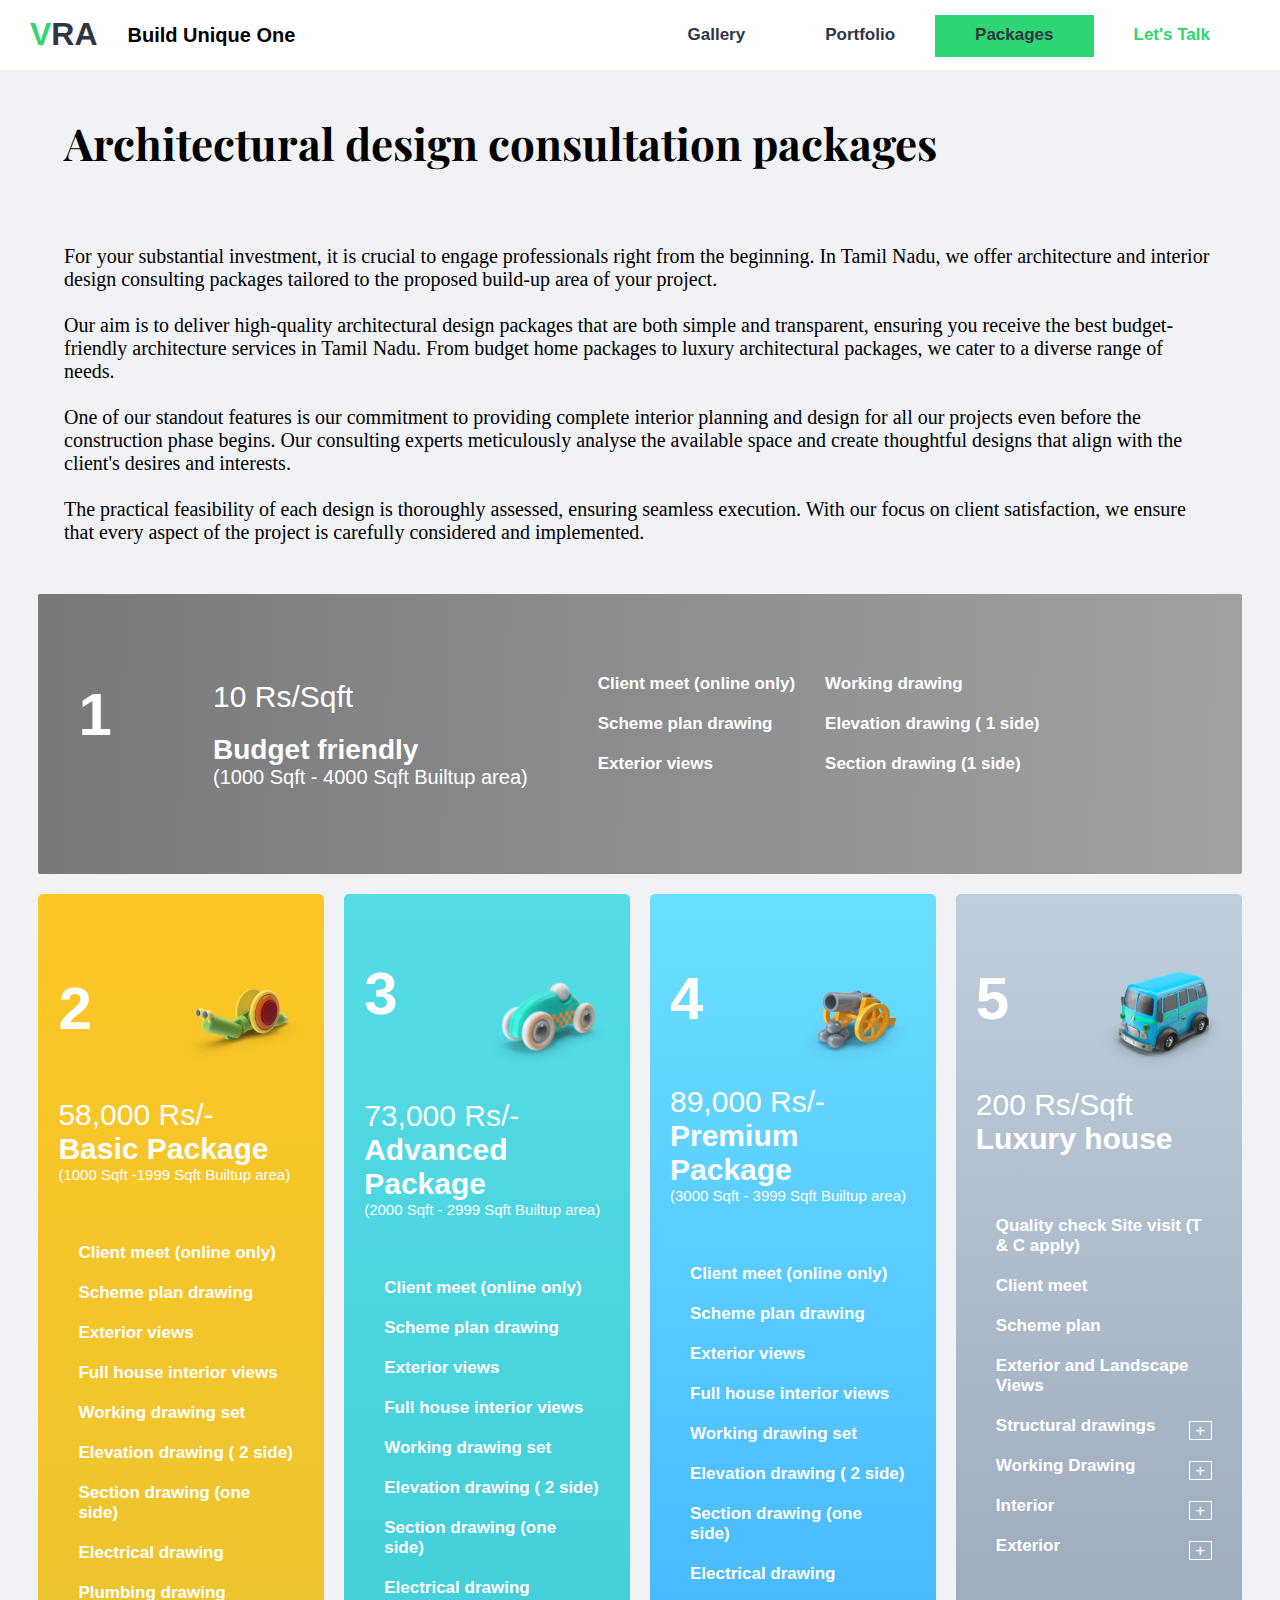
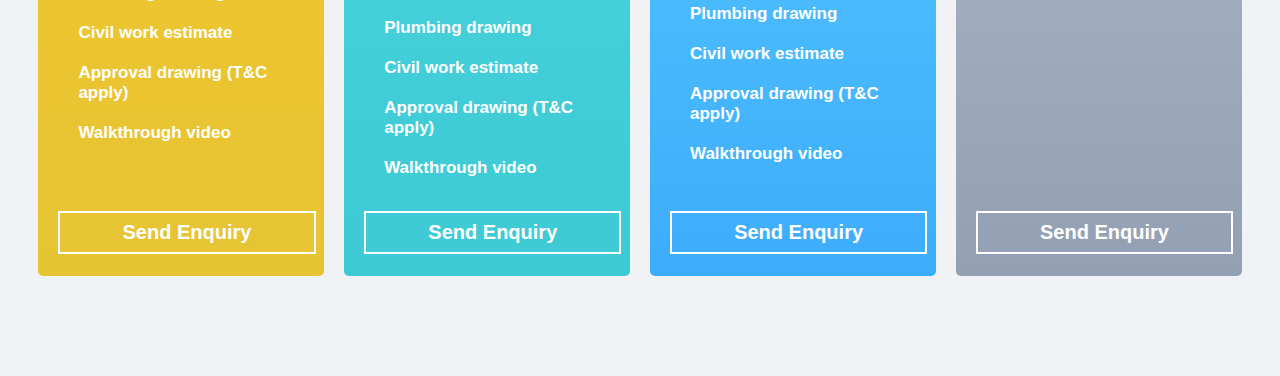
==== package.html @ 3e02d7b9 "Add files via upload" ====
<!DOCTYPE html>
<html>
    <head>
        <title>Packages</title>
        <meta name="viewport" content="width=device-width, initial-scale=1.0">
        <script src="https://kit.fontawesome.com/1df1b0320f.js" crossorigin="anonymous"></script>
        <link rel="preconnect" href="https://fonts.googleapis.com">
        <link rel="preconnect" href="https://fonts.gstatic.com" crossorigin>
        <link href="https://fonts.googleapis.com/css2?family=Montserrat:wght@300&family=Playfair+Display&display=swap" rel="stylesheet">
        <link rel="stylesheet" href="packagestyle.css">
        <link rel="icon" href="img/logo web.png">

    </head>
<body>
    <nav>
        <div class="logo">
            <a href="index.html"><h1><span>V</span>RA</h1></a>
            <h2>Build Unique One</h2>
        </div>
        <div class="menu">
            <img src="img/menu icon.png" class="menu-icon" onclick="togglemenu()">
            <ul id="menulist">
                <li><a class="active-home" href="interior.html">Gallery</a></li>
                <li><a class="active-home" href="https://drive.google.com/file/d/1ACtpHpweYrtbgxDDKWB9fLYvmNzTVHHj/view?usp=sharing" target="_blank">Portfolio</a></li>
                <li id="active-home"><a href="package.html" >Packages</a></li>
                <li><a href="index.html" id="active">Let's Talk</a></li>
            </ul>
        </div>
    </nav>
    <div class="container">
        <div class="title">
            <h1>Architectural design consultation packages</h1>
            <p>For your substantial investment, it is crucial to engage professionals right from the beginning. In Tamil Nadu, we offer architecture and interior design consulting packages tailored to the proposed build-up area of your project. 
                <br>
                <br>
            Our aim is to deliver high-quality architectural design packages that are both simple and transparent, ensuring you receive the best budget-friendly architecture services in Tamil Nadu. From budget home packages to luxury architectural packages, we cater to a diverse range of needs.
                <br>
                <br>
            One of our standout features is our commitment to providing complete interior planning and design for all our projects even before the construction phase begins. Our consulting experts meticulously analyse the available space and create thoughtful designs that align with the client's desires and interests. 
            <br>
            <br>
            The practical feasibility of each design is thoroughly assessed, ensuring seamless execution. With our focus on client satisfaction, we ensure that every aspect of the project is carefully considered and implemented.</p>
        </div>
        <div class="pack-1">
            
            <div class="head">
                <div class="div">
                    <h1>1</h1>
                </div>
                <div class="div">
                    <p>10 Rs/Sqft</p>
                    <h3>Budget friendly</h3>
                    <h2>(1000 Sqft - 4000 Sqft Builtup area)</h2>
                </div>
                
            </div>
            <div class="p-list">
            <ul>
                <div class="l-1">
                    <li><i class="fa-solid fa-check"></i>Client meet (online only)</li>
                <li><i class="fa-solid fa-check"></i>Scheme plan drawing</li>
                <li><i class="fa-solid fa-check"></i>Exterior views</li>
            </div>
                <div class="l-2">
                    <li><i class="fa-solid fa-check"></i>Working drawing</li>
                <li><i class="fa-solid fa-check"></i>Elevation drawing ( 1 side)</li>
                <li><i class="fa-solid fa-check"></i>Section drawing (1 side)</li>
            </div>
                
                
            </ul>
            </div>
            
        </div>
        <div class="package">
        
            <div class="package-1">
                <div class="imge">
                    <h1>2</h1>
                    <img src="icons/1.png" alt="toys">
                </div>
                <p>58,000 Rs/-</p>
                <h2>Basic Package</h2>
                <h3>(1000 Sqft -1999 Sqft Builtup area)</h3>
                <ul>
                    <li><i class="fa-solid fa-check"></i>Client meet (online only)</li>
                    <li><i class="fa-solid fa-check"></i>Scheme plan drawing</li>
                    <li><i class="fa-solid fa-check"></i>Exterior views</li>
                    <li><i class="fa-solid fa-check"></i>Full house interior views</li>
                    <li><i class="fa-solid fa-check"></i>Working drawing set</li>
                    <li><i class="fa-solid fa-check"></i>Elevation drawing ( 2 side)</li>
                    <li><i class="fa-solid fa-check"></i>Section drawing (one side)</li>
                    <li><i class="fa-solid fa-check"></i>Electrical drawing</li>
                    <li><i class="fa-solid fa-check"></i>Plumbing drawing</li>
                    <li><i class="fa-solid fa-check"></i>Civil work estimate</li>
                    <li><i class="fa-solid fa-check"></i>Approval drawing (T&C apply)</li>
                    <li><i class="fa-solid fa-check"></i>Walkthrough video</li>
                </ul>
               <a href="https://wa.me/917904811916?text=I am interested in basic package!" target="_blank"> <button class="toy-one"> Send  Enquiry</button></a>
            </div>
            <div class="package-2">
                <div class="imge">
                    <h1>3</h1>
                    <img src="icons/2.png" alt="toys">
                </div>
                <p>73,000 Rs/-</p>
                <h2>Advanced Package</h2>
                <h3>(2000 Sqft - 2999 Sqft  Builtup area)  </h3>
                <ul>
                    <li><i class="fa-solid fa-check"></i>Client meet (online only)</li>
                    <li><i class="fa-solid fa-check"></i>Scheme plan drawing</li>
                    <li><i class="fa-solid fa-check"></i>Exterior views</li>
                    <li><i class="fa-solid fa-check"></i>Full house interior views</li>
                    <li><i class="fa-solid fa-check"></i>Working drawing set</li>
                    <li><i class="fa-solid fa-check"></i>Elevation drawing ( 2 side)</li>
                    <li><i class="fa-solid fa-check"></i>Section drawing (one side)</li>
                    <li><i class="fa-solid fa-check"></i>Electrical drawing</li>
                    <li><i class="fa-solid fa-check"></i>Plumbing drawing</li>
                    <li><i class="fa-solid fa-check"></i>Civil work estimate</li>
                    <li><i class="fa-solid fa-check"></i>Approval drawing (T&C apply)</li>
                    <li><i class="fa-solid fa-check"></i>Walkthrough video</li>
                </ul>
                 <a href="https://wa.me/917904811916?text=I am interested in Advanced Package!" target="_blank"><button>Send  Enquiry</button></a>
            </div>
            <div class="package-3">
                <div class="imge">
                    <h1>4</h1>
                    <img src="icons/3.png" alt="toys">
                </div>
                <p>89,000 Rs/-</p>
                <h2>Premium Package</h2>
                <h3>(3000 Sqft - 3999 Sqft  
                    Builtup area)</h3>
                <ul>
                    <li><i class="fa-solid fa-check"></i>Client meet (online only)</li>
                    <li><i class="fa-solid fa-check"></i>Scheme plan drawing</li>
                    <li><i class="fa-solid fa-check"></i>Exterior views</li>
                    <li><i class="fa-solid fa-check"></i>Full house interior views</li>
                    <li><i class="fa-solid fa-check"></i>Working drawing set</li>
                    <li><i class="fa-solid fa-check"></i>Elevation drawing ( 2 side)</li>
                    <li><i class="fa-solid fa-check"></i>Section drawing (one side)</li>
                    <li><i class="fa-solid fa-check"></i>Electrical drawing</li>
                    <li><i class="fa-solid fa-check"></i>Plumbing drawing</li>
                    <li><i class="fa-solid fa-check"></i>Civil work estimate</li>
                    <li><i class="fa-solid fa-check"></i>Approval drawing (T&C apply)</li>
                    <li><i class="fa-solid fa-check"></i>Walkthrough video</li>
                </ul>
                <a href="https://wa.me/917904811916?text=I am interested in Premium Package!" target="_blank"><button> Send  Enquiry</button></a>
            </div>
            <div class="package-4">
                <div class="imge">
                    <h1>5</h1>
                    <img src="icons/4.png" alt="toys">
                </div>
                <p>200 Rs/Sqft</p>
                <h2>Luxury house</h2>
                <h3></h3>
                <ul>
                    <li><i class="fa-solid fa-check"></i><h5>Quality check Site visit (T & C apply)</h5></li>
                    <li><i class="fa-solid fa-check"></i>Client meet</li>
                    <li><i class="fa-solid fa-check"></i>Scheme plan</li>
                    <li><i class="fa-solid fa-check"></i>Exterior and Landscape Views</li>
                    <div class="accordion">
                        <div class="accordion-item">
                            
                          <a><i class="fa-solid fa-check"></i><h5>Structural drawings</h5></a>
                          <div class="content">
                            <p>Marking centreline drawing
                                <br>
                                Footing layout & Details
                                <br>
                                Column cross sections
                                <br>
                                Plinth beam Layout
                                <br>
                                Plinth beam cross section detail
                                <br>
                                Plinth beam
                                <br>
                                Lintel and Sunshade layout 
                                <br>
                                Beam Layout Cross Section Details 
                                <br>
                                Beam Longitudinal Section Details
                                <br>
                                Roof Slab Layout
                                <br>
                                Roof Slab Typical Cross Section Detail 
                                <br>
                                Staircase Detail
                                <br>
                                Water Tank Cross Section Details
                                <br>
                                Septic Tank Cross Section Detail
                                <br>
                                Working Drawings
                                <br>
                                Working Drawing Plan 
                                <br>
                                Elevation Drawing(4 Side)
                                <br>
                                Section Drawing(Three)
                                <br>
                                Joinery Layout & Details 
                                <br>
                                Plumbing Layout 
                                <br>
                                Plumbing Pit Detail & Location Layout</p>
                          </div>
                        </div>
                        <div class="accordion-item">
                          <a><i class="fa-solid fa-check"></i>Working Drawing</a>
                          <div class="content">
                            <p>Gate Detail Drawing
                                <br>
                                Compound wall Detail Drawing
                                <br>
                                Civil work Estimate
                                <br>
                                Supervision
                                <br>
                                Brick work drawings
                                <br>
                                Joinery details.</p>
                          </div>
                        </div>
                        <div class="accordion-item">
                          <a><i class="fa-solid fa-check"></i>Interior</a>
                          <div class="content">
                            <p>Interior layout
                                <br>
                                Interior views
                                <br>
                                Electrical drawing
                                <br>
                                Plumbing drawing
                                <br>
                                False ceiling layout
                                <br>
                                Flooring layout
                                <br>
                                Paint layout
                                <br>
                                Interior BOQ & estimate
                                <br>
                                Supervision.</p>
                          </div>
                        </div>
                        <div class="accordion-item">
                          <a><i class="fa-solid fa-check"></i>Exterior</a>
                          <div class="content">
                            <p>Elevational detail drawings
                                <br>
                                All side elevation views
                                <br>
                                Material specifications.</p>
                          </div>
                        </div>
                      </div>
                      
                </ul>
                <a href="https://wa.me/917904811916?text=I am interested in Luxury house!" target="_blank"><button class="toy-button">Send  Enquiry</button></a>
            </div>
        </div>
           
    </div>


    <script>
        var menuList=document.getElementById("menulist");
    menuList.style.maxHeight="0px";
    function togglemenu(){
        if(menuList.style.maxHeight =="0px")
            {
             menuList.style.maxHeight="400px";
            }
        else
            {
                menuList.style.maxHeight="0px";1
            }
    
        }
</script>
<script>
    
const items = document.querySelectorAll(".accordion a");

function toggleAccordion(){
  this.classList.toggle('active');
  this.nextElementSibling.classList.toggle('active');
}

items.forEach(item => item.addEventListener('click', toggleAccordion));
</script>
</body>
</html>
---- packagestyle.css ----
*{
    margin: 0;
    padding: 0;
    font-family: 'Poppins', sans-serif;
    box-sizing: border-box;
    list-style: none;
    text-decoration: none;
}


@import url('https://fonts.googleapis.com/css?family=Hind:300,400');

::-webkit-scrollbar{
    width:0px;
}

nav{
    position: sticky;
    top: 0;
    z-index: 2;
    background-color: #ffffff;
    padding: 10px 30px;
    display: flex;
    justify-content: space-between;
    align-items: center;
    box-sizing: border-box;
    
}
.logo{
    display: flex;
    

}
.logo h1{
    font-size: 40px;
    font-style: normal;
    font-weight: 800;
    font-size: 32px;
    line-height: 48px;
    color: #2F3542;
}
span{
    color: #2ED573;
    
}
.logo h2{
    font-weight: 600;
    font-size: 20px;
    line-height: 30px;
    align-items: center;
    padding: 10px 30px;
}

/*menu list*/
.menu-icon{
    width: 40px;
    display: none;
}
.menu ul{
    display: flex;
    margin-top: -20px;
    
}
.menu ul li{
    list-style: none;
    padding: 10px ;
}
.menu ul li a{
    text-decoration: none;
    padding: 0 30px;
    color: #2F3542;
    transition: 0.5s;
}

#active{
    color: #2ED573;
}
#active-home{
    background-color: #2ED573;
    height: 42px;
}
.active-home:hover{
    color: #2ED573;
}

img{
    width: 50%;
}
h1{
    font-size: 60px;
}

.container{
    width: 100%;
    background-color: #F1F2F6;
    height: 100%;
    align-items: center;
    justify-content: center;
    z-index: 2;
}
.title h1{
    font-family: 'Playfair Display';
    font-style: normal;
    font-weight: 700;
    font-size: 44px;
    line-height: 85px;
    text-align: left;
    padding: 30px 5%;

}
.imge{
    display: flex;
    justify-content: space-between;
    padding: 20px 0;
}
.pack-1{
    background: linear-gradient(91.37deg, rgba(0, 0, 0, 0.5) 0%, rgba(82, 82, 82, 0.5) 100.11%);
    border-radius: 2px;
    margin: 20px 3%;
    padding: 20px 40px;
    display: flex;
    flex-wrap: wrap;
    justify-content: space-around;
    color: white;
}
.head{
    display: flex;
    justify-content: space-between;
    margin: auto 0;
    flex-wrap: wrap;
    flex-basis: 40%;
}
.head h1{
    /* padding-right: 2em; */
}
.head p{
    padding-bottom: 20px;
}
.head h2{
    font-size: 20px;
    font-weight: 400;
}
.p-list{
    padding: 50px;
    flex-basis: 60%;

}
.p-list ul{
    flex-wrap: wrap;
    display: flex;
    color: white;
}

.package{
    display: grid;
    grid-template-columns: repeat(auto-fit, minmax(250px, 1fr));
    grid-gap: 20px;
    color: #fff;
    position: relative;
    padding: 0 3% 100px 3%;    
}
.package-1 .imge{
    padding: 30px 0;
}
.package-1{
    padding: 50px 20px;
    background: linear-gradient(180deg, #FDC624 0%, #E6C434 99.36%);
    border-radius: 5px;
    width: 100%;

}
.package-2{
    padding: 45px 20px;
    background: linear-gradient(180deg, #55DCE7 0%, #3DCAD4 100%);
    border-radius: 5px;
    width: 100%;
    height: 100%;
}
.package-3{
    padding: 50px 20px;
    background: linear-gradient(180deg, #6BDFFF 0%, #3DACFC 100%);
    border-radius: 5px;
    width: 100%;
    height: 100%;
}
.package-3 h6{
    width: 100%;
    text-align: center;
    font-size: 20px;
    background-color: #00000017;
    margin-top: -30px;
}
.package-4{
    padding: 50px 20px;
    background: linear-gradient(180deg, #BFCEDC 0%, #939FB3 100%);
    border-radius: 5px;
    flex-basis: 10%;
    width: 100%;
    height: 100%;
    grid-template-columns: repeat(auto-fit, minmax(250px, 1fr));

}

.package h2{
    font-size: 30px;
}
.package h3{
    font-size: 15px;
    font-weight: 400;
    padding-bottom: 50px;

}
.package-1, .package-2, .package-3, .package-4{
    height: 100%;    
    position: relative;
}
ul{
    padding-bottom: 20px;
}
ul li{
    display: flex;
    padding: 10px;
    font-size: 17px;
    font-weight: 600;
}
h5{
    font-size: 17px;
    font-weight: 600;
}
.accordion a h5{
    width: 74%;
}
button a{
    color: #fff;
}
button{
    position: absolute;
    margin-top: 100px;
    background-color: transparent;
    border: 2px solid #fff;
    padding: 8px;
    display:flex ;
    color: #fff;
    font-size: 20px;
    font-weight: 800;
    width: 90%;
    text-align: center;
    align-items:center ;
    justify-content: center;
    bottom: 22px;
    cursor: pointer;

}
.fa-solid{
    padding-right: 10px;
    padding-top: 3px;
}

.title p{
    font-family: 'Poppins'; 
    font-style: normal;
    font-weight: 400;
    font-size: 20px;
    text-align: left;
    padding: 30px 5%;

}
p{
    font-size: 30px;
}
h4{
    font-family: 'Poppins';
    font-style: normal;
    font-weight: 400;
    font-size: 20px;
    line-height: 35px;
    width: 80%;
    margin-left: 100px;
    padding: 30px 0;
}
.toy-one{
    margin-top: 133px;
}


h3 {
    font-size: 1.75rem;
    color: #ffffff;
    margin: 0;
  }


  .accordion{
    height: 400px;
    overflow-y: scroll;
  }
  .accordion::-webkit-scrollbar{
    width: 5px;
    background-color: #2ed57400;
  }
  .accordion::-webkit-scrollbar-thumb{
    width: 5px;
    background-color: #434343d5;
    border-radius: 5px;
  }
  .accordion a {
    position: relative;
    display: flex;
    padding: 10px;
    color: #ffffff;
    font-size: 17px;
    font-weight: 600;
  }
  .accordion a::after {
    top: 15px;
    content: '\002B';
    position: absolute;
    float: right;
    right:10px;
    font-weight: 300;
    line-height: 17px;
    font-size: 17px;
    color: #ffffff;
    padding: 0px 5.5px;
    -webkit-border-radius: 50%;
    -moz-border-radius: 50%;
    border-radius: 0px;
    border: 1px solid white;
    text-align: center;
    justify-content: center;
    display: flex;
  }
  .accordion a.active::after {
    padding: 0 6px;
    font-size: 17px;
    font-weight: 400;
    content: '\002D';
    color: #ffffff;
  }
  .accordion .content {
    opacity: 0;
    padding: 0 1rem ;
    padding-left: 15%;
    max-height: 0;
    overflow: hidden;
    clear: both;
    -webkit-transition: all 0.2s ease 0.15s;
    -o-transition: all 0.2s ease 0.15s;
    transition: all 0.2s ease 0.15s;
  }
  .accordion .content p {
    font-size: 1rem;
    font-weight: 300;
    line-height: 27px;
    padding: 0;
  }
  .accordion .content.active {
    opacity: 1;
    padding: 1rem;
    padding-left: 15%;
    max-height: 100%;
    -webkit-transition: all 0.35s ease 0.15s;
    -o-transition: all 0.35s ease 0.15s;
    transition: all 0.35s ease 0.15s;
  }

@media  (max-width:1007px) {

    /*nav menu*/
    

    .menu ul{
        width:100%;
        background:linear-gradient(#2F3542,#2F3542);
        position:absolute;
        top:67px;
        right:0;
        z-index: 2;
        margin-top: 1px;
    }
    #menuList{
        z-index: 2;
    }
    .menu ul{
        display: block;
        padding: 0;
    }
    .menu ul li{
        margin-top: 20px;
        margin-bottom: 10px;
    }
    .menu ul li a{
        color: white;
        z-index: 2;
        font-size: 20px;

    }
    .menu-icon{
        width: 40px;
        display: flex;
    }
    #active-home{
        background-color: #2ED573;
        height: 70px;
    }
    .logo h1{
        font-style: normal;
        font-weight: 800;
        font-size: 25px;
        line-height: 48px;
        color: #2F3542;
    }
    .logo h2{
        font-weight: 600;
        font-size: 15px;
        line-height: 30px;
        align-items: center;
        padding: 10px 10px;
    }
    #menulist{
        overflow:hidden;
        transition:0.5s;
    }
    p{  
        font-size: 15px;
        text-align: left;
        margin-left: 0;
    
    }
    .package{
        display: grid;
        grid-template-columns: repeat(auto-fit, minmax(250px, 1fr));
        grid-gap: 20px;
        color: #fff;
        position: relative;
        padding: 0 5%;    
    }
   
    ul li{
        padding: 10px;
        font-weight: 600;
        font-size: 15px;
    }
    .package-3 h6{
        width: 100%;
        text-align: center;
        font-size: 40px;
        background-color: #00000017;
        margin-top: -30px;
    }
    h4{
        font-family: 'Poppins';
        font-style: normal;
        font-weight: 400;
        font-size: 15px;
        line-height: normal;
        width: 100%;
        padding: 30px 10%;
        margin: 0;
    }
   
    .package-1, .package-2, .package-3, .package-4{
        height: 100%;
        width: 100%;
        
    }
    .container{
        width: 100%;
        background-color: #F1F2F6;
        height: 100%;
        align-items: center;
        justify-content: center;
        z-index: -2;
    }
    button{
        background-color: transparent;
        border: 2px solid #fff;
        padding: 8px;
        display:flex ;
        color: #fff;
        font-weight: 800;
        width: 90%;
        text-align: center;
        align-items:center ;
        justify-content: center;
    }
    button a{
        font-size: 18px;
    } 
    .toy-button{
        margin-top: 677px;
    }
    .toy-one{
        margin-top: 291px;
    }
    .imge h1{
        font-size: 50px;
    }
    .package-3 h6{
        font-size: 20px;
    }
    .title h1{
        line-height: normal;
        font-size: 30px;
    }
    .title p{
        font-size: 15px;
    }
    .accordion a::after {
        top: 15px;
        content: '\002B';
        position: absolute;
        float: right;
        right:10px;
        font-weight: 300;
        line-height: 17px;
        font-size: 17px;
        color: #ffffff;
        padding: 0px 5.5px;
        -webkit-border-radius: 50%;
        -moz-border-radius: 50%;
        border-radius: 0px;
        border: 1px solid white;
        text-align: center;
        width: 10px;
        justify-content: center;
        display: flex;
      }
      .accordion a.active::after {
        padding: 0 6px;
        font-size: 25px;
        font-weight: 400;
        width: 9px;
        content: '\002D';
        color: #ffffff;
      }
      .head{
        flex-basis: 100%;
        padding-bottom: 30px;
      }
      .p-list{
        flex-basis: 100%;
        padding: 0;
      }
      .pack-1{
        padding: 20px;
        margin: 20px 5%;
      }
}
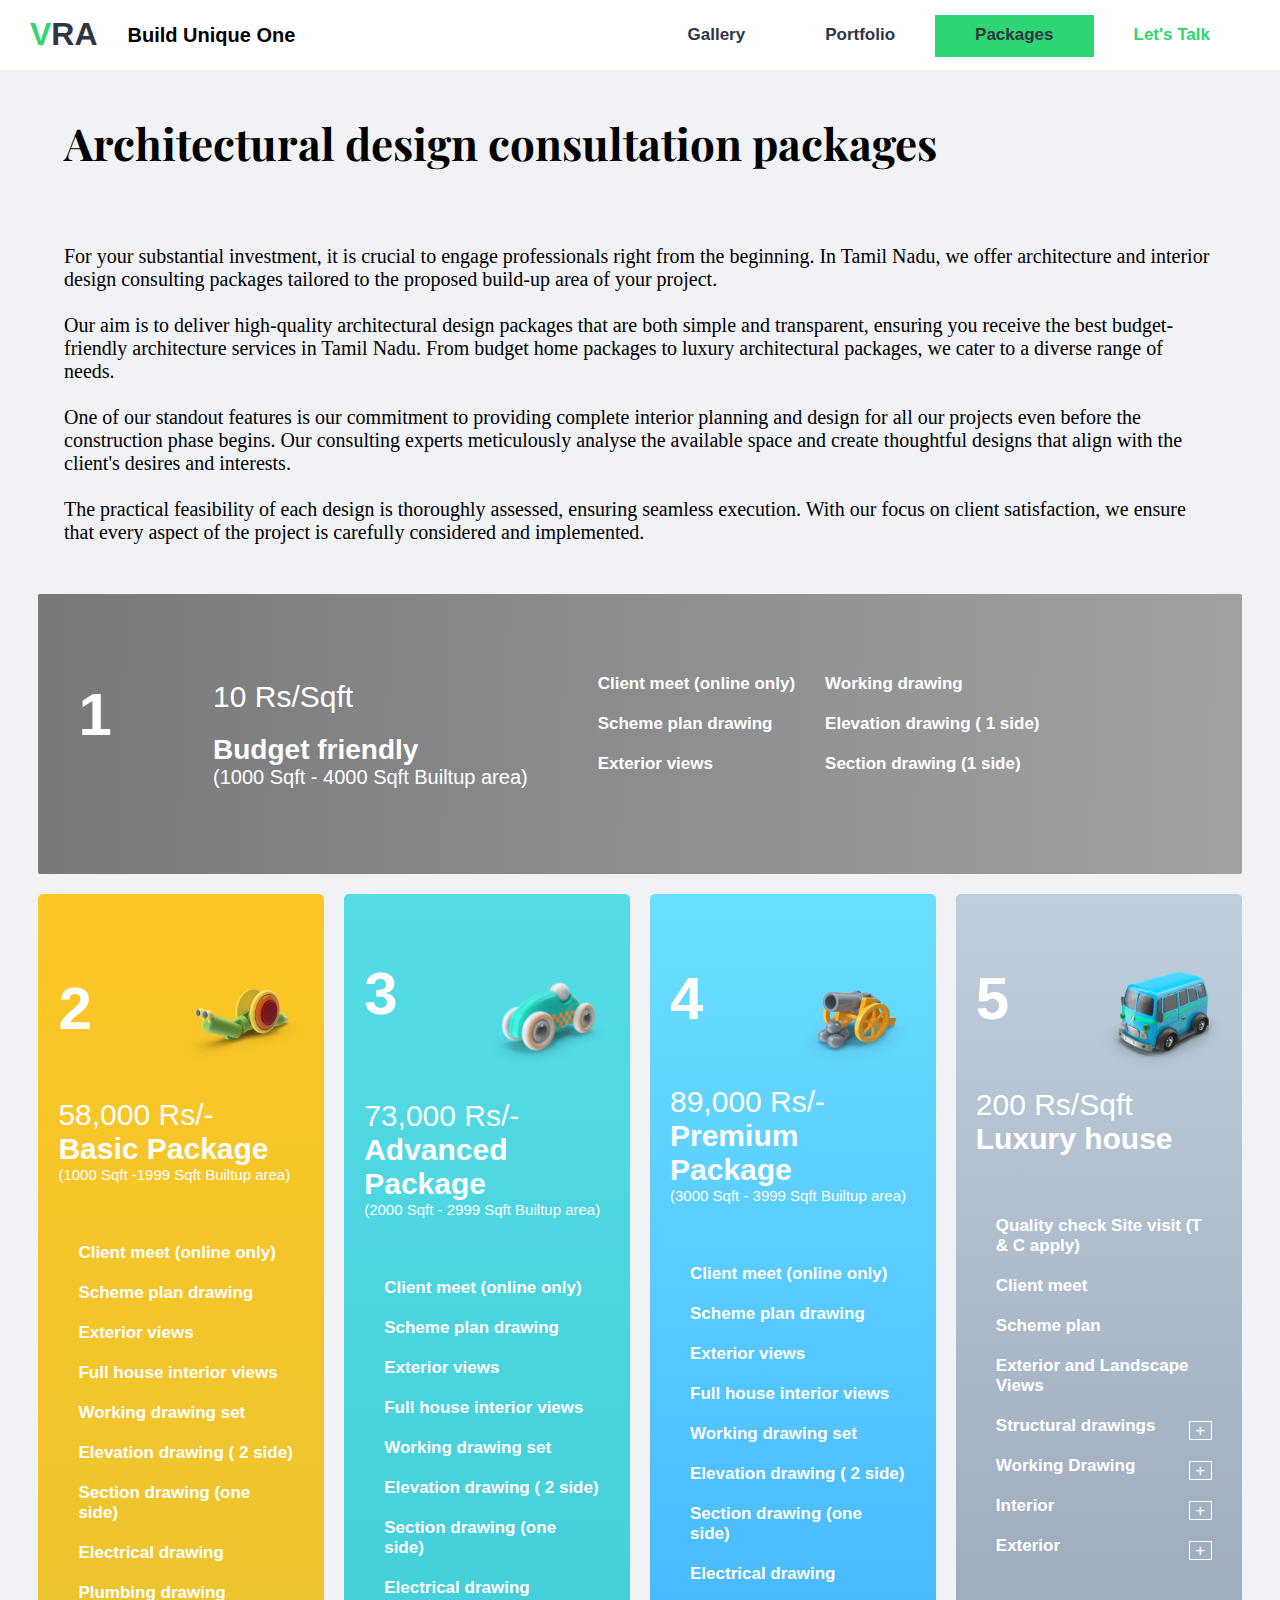
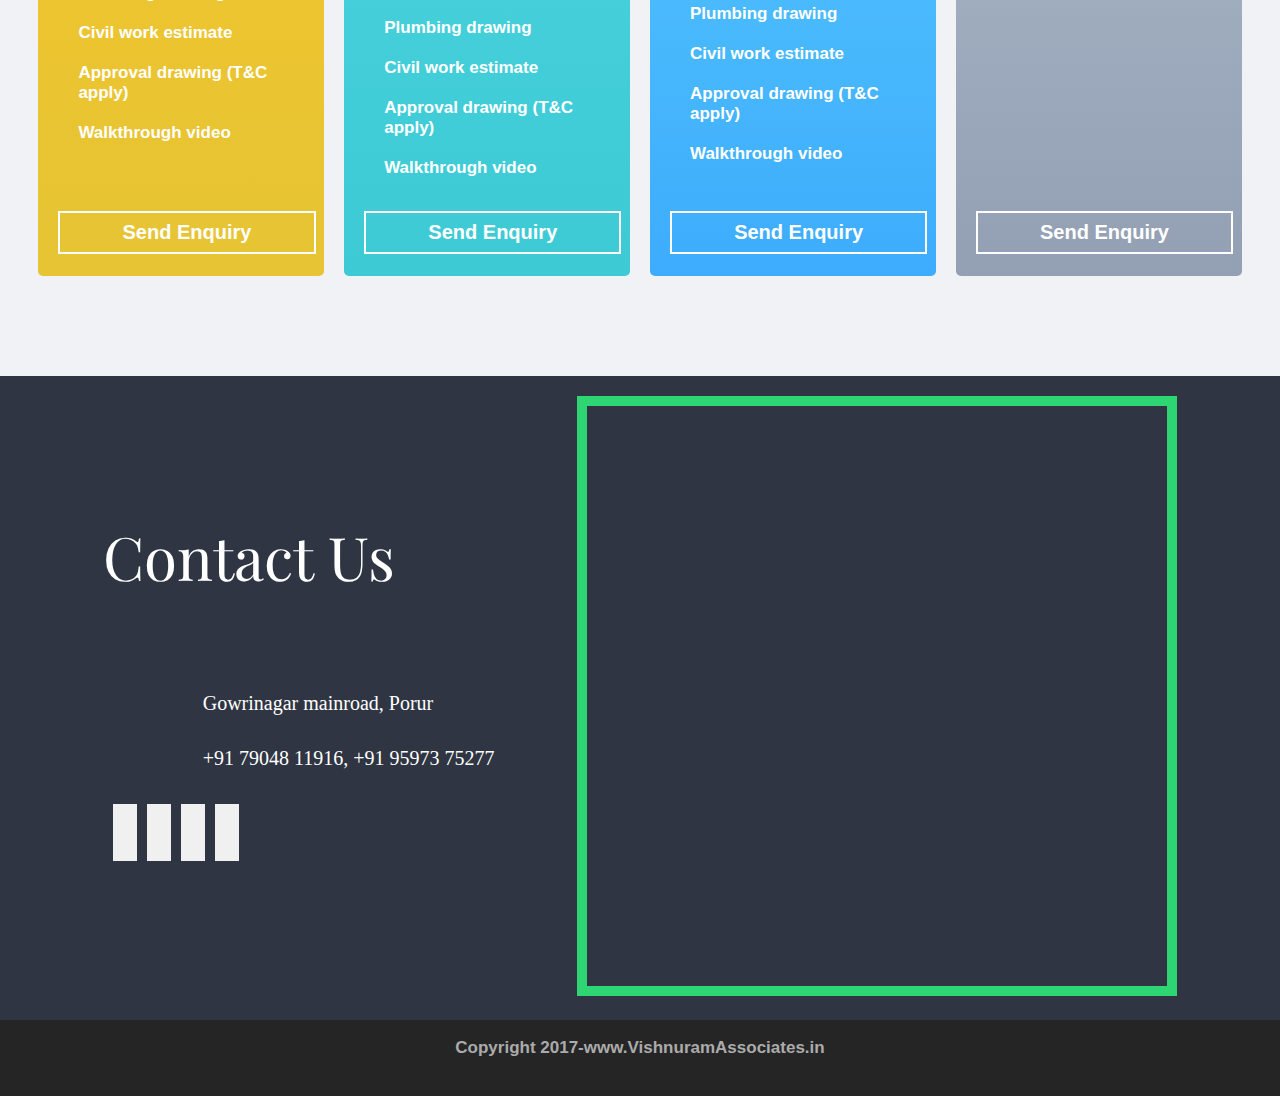
==== commit f67b1b61: "Add files via upload" ====
--- a/package.html
+++ b/package.html
@@ -262,7 +262,33 @@
                 <a href="https://wa.me/917904811916?text=I am interested in Luxury house!" target="_blank"><button class="toy-button">Send  Enquiry</button></a>
             </div>
         </div>
-           
+           <!---footer------>
+
+<footer>
+    <div class="con">
+        <div class="row-f1">
+            <p>Contact Us</p>
+            <h4>Gowrinagar mainroad, Porur</h4>
+            <h4>+91 79048 11916, +91 95973 75277</h4>
+            <div class="map-icon">
+                <a href="https://wa.me/917904811916?text=hi" target="_blank"><i class="fa-brands fa-whatsapp"></i></a>
+                <a href="https://www.youtube.com/channel/UCDvsZZZJ5D8vWE4ksTfqxdQ" target="_blank"><i class="fa-brands fa-youtube"></i></a>
+                <a href="https://www.instagram.com/vishnu_arch_20/" target="_blank"><i class="fa-brands fa-instagram"></i></a>
+                <a href="https://www.facebook.com/vishnuramassociates2020/?ref=pages_you_manage" target="_blank"><i class="fa-brands fa-facebook"></i></a>
+            </div>
+        </div>
+        <div class="row-f2">
+            <iframe class="map" src="https://www.google.com/maps/embed?pb=!1m14!1m8!1m3!1d8907.922731193195!2d80.208788!3d13.029714!3m2!1i1024!2i768!4f13.1!3m3!1m2!1s0x0%3A0xcf2683594f371598!2sKasi%20Theatre!5e1!3m2!1sen!2sus!4v1653937523956!5m2!1sen!2sus" width="600" height="600" style="border:10px solid #2ED573 ;" allowfullscreen="" loading="lazy" referrerpolicy="no-referrer-when-downgrade"></iframe>
+        </div>
+    </div>
+</footer>
+<div class="copy">
+    <ul>
+        <li>Copyright 2017-www.VishnuramAssociates.in</li>
+    </ul>
+</div>
+
+
     </div>
 
 
--- a/packagestyle.css
+++ b/packagestyle.css
@@ -363,7 +363,60 @@
     -o-transition: all 0.35s ease 0.15s;
     transition: all 0.35s ease 0.15s;
   }
-
+        /*footer*/
+
+        .map-icon{
+            margin: 30px 0;
+        }
+    .map-icon .fa-brands{
+        color: #2ED573;
+        padding: 12px;
+        font-size: 30px;
+        text-align: center;
+        justify-content: center;
+        align-items: center;
+        background-color: #f0f0f0;
+        margin-left: 10px;
+        width: 60px;
+    }
+    
+    
+    .con p{
+        font-family: 'Playfair Display';
+        color: #ffffff;
+        margin-bottom: 80px;
+        text-align: left;
+        font-size:  60px;
+    }
+    .con h4{
+        padding: 10px 0;
+        font-size: 20px;
+        color: #ffffff;
+        text-align: left;
+        font-weight: 400;
+    }
+    .con{
+        background-color: #2F3542;
+        width: 100%;
+        height: 100%;
+        padding: 20px;
+        display: flex;
+        justify-content: center;
+        align-items: center;
+        justify-content: space-evenly;
+    }
+    .copy{
+        background-color: #252525;
+        color: #ffffff;
+        padding: 8px 0;
+        align-items: center;
+        display: flex;
+        justify-content: center;
+    }
+    .copy ul li{
+        list-style: none;
+        color: #ababab;
+    }
 @media  (max-width:1007px) {
 
     /*nav menu*/
@@ -546,4 +599,39 @@
         padding: 20px;
         margin: 20px 5%;
       }
+
+
+      .con{
+        display: block;
+        padding: 20px 0;
+        justify-content: center;
+        align-items: center;
+        height: 100%;
+      }         
+    .map{
+        width: 100%;
+        height: 479px;
+    }
+    .con p{
+        padding-top: 30px;
+        text-align: center;
+        font-size: 50px;
+        margin-bottom: 15px;
+    }
+    .con h4{
+        text-align: center;
+    }
+    .row-f2{
+        margin: 0 5%;
+
+    }
+    .map-icon{
+        margin: 20px auto;
+        display: flex;
+        justify-content: center;
+        align-items: center;
+    }
+    .copy ul li{
+        font-size: 10px;
+    }
 }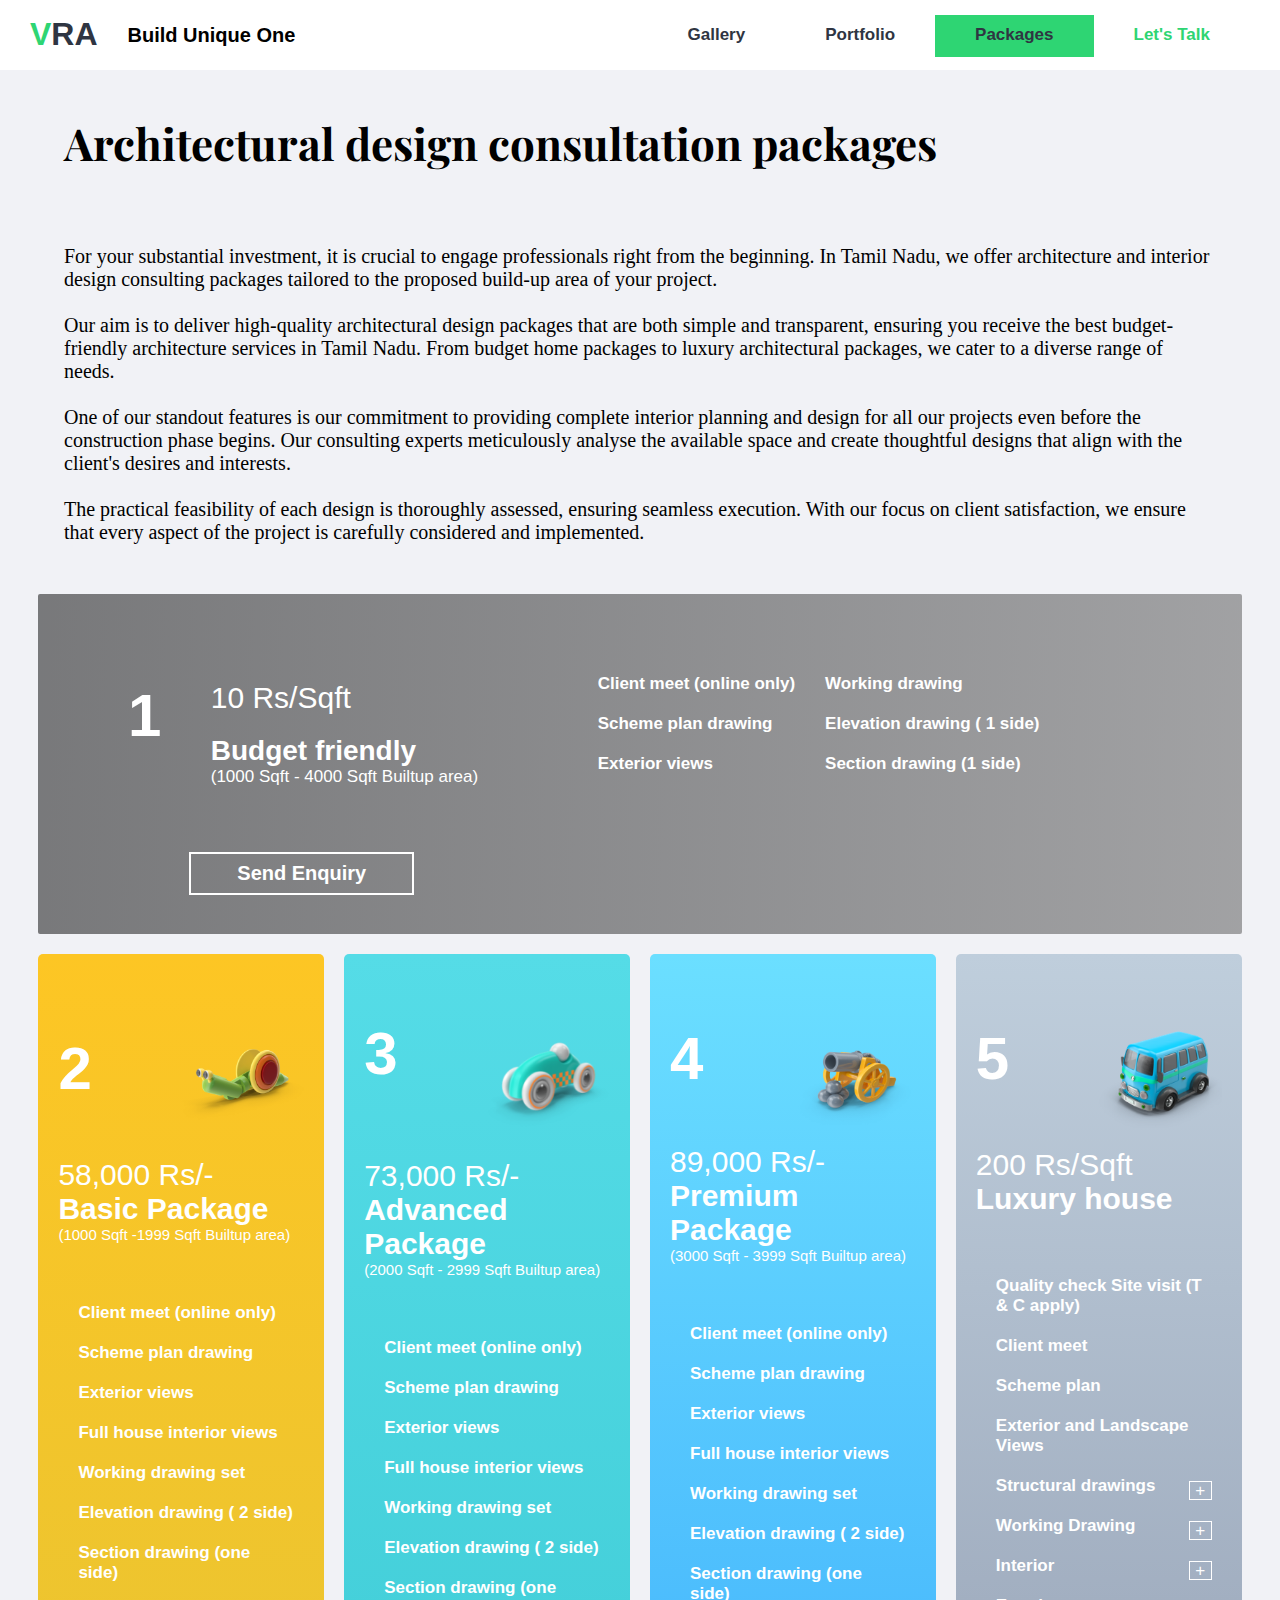
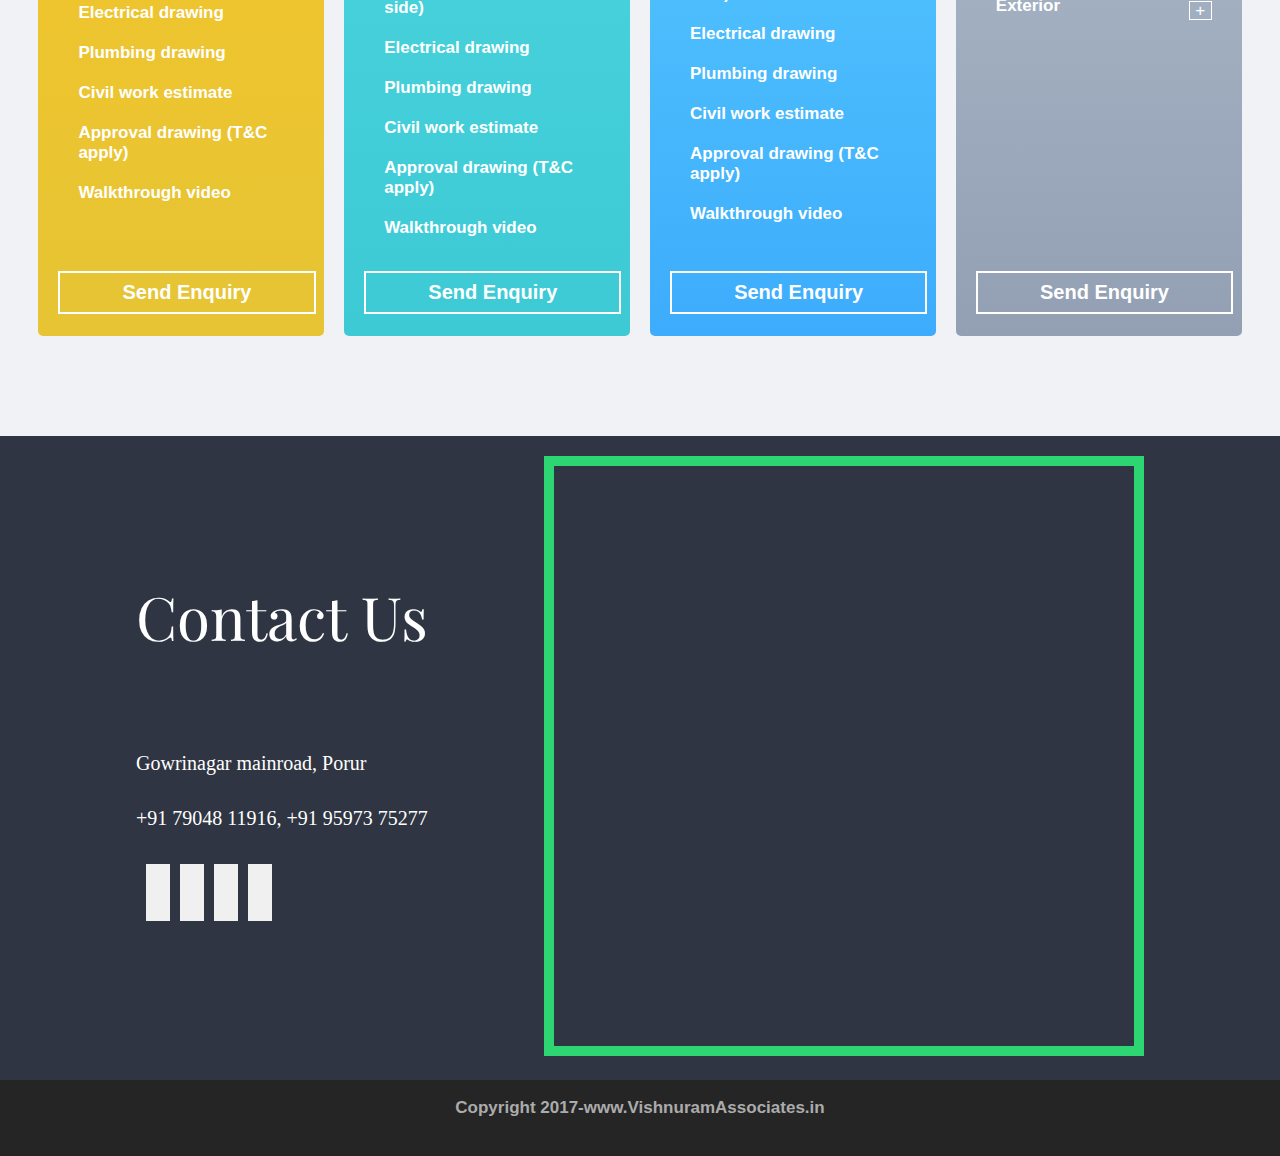
==== commit eaf230c6: "Add files via upload" ====
--- a/package.html
+++ b/package.html
@@ -42,7 +42,6 @@
             The practical feasibility of each design is thoroughly assessed, ensuring seamless execution. With our focus on client satisfaction, we ensure that every aspect of the project is carefully considered and implemented.</p>
         </div>
         <div class="pack-1">
-            
             <div class="head">
                 <div class="div">
                     <h1>1</h1>
@@ -70,8 +69,13 @@
                 
             </ul>
             </div>
-            
-        </div>
+            <div class="p-1">
+                <a href="https://wa.me/917904811916?text=I am interested in basic package!" target="_blank"> <button class="toy-one"> Send  Enquiry</button></a>
+            </div>
+
+             
+        </div>
+
         <div class="package">
         
             <div class="package-1">
--- a/packagestyle.css
+++ b/packagestyle.css
@@ -113,11 +113,17 @@
     justify-content: space-between;
     padding: 20px 0;
 }
+.p-1{
+    width: 250px;
+    position: relative;
+    bottom: -63px;
+    left: -29%;
+}
 .pack-1{
     background: linear-gradient(91.37deg, rgba(0, 0, 0, 0.5) 0%, rgba(82, 82, 82, 0.5) 100.11%);
     border-radius: 2px;
     margin: 20px 3%;
-    padding: 20px 40px;
+    padding: 20px 40px 80px 40px;
     display: flex;
     flex-wrap: wrap;
     justify-content: space-around;
@@ -125,7 +131,7 @@
 }
 .head{
     display: flex;
-    justify-content: space-between;
+    justify-content: space-evenly;
     margin: auto 0;
     flex-wrap: wrap;
     flex-basis: 40%;
@@ -137,7 +143,7 @@
     padding-bottom: 20px;
 }
 .head h2{
-    font-size: 20px;
+    font-size: 17px;
     font-weight: 400;
 }
 .p-list{
@@ -394,6 +400,8 @@
         color: #ffffff;
         text-align: left;
         font-weight: 400;
+        margin: 0;
+        width: 100%;
     }
     .con{
         background-color: #2F3542;
@@ -634,4 +642,18 @@
     .copy ul li{
         font-size: 10px;
     }
+
+    /* 1 package  */
+    .pack-1{
+        padding-bottom: 70px;
+    }
+    .p-1{
+        left: 0;
+        width: 100%;
+        position: relative;
+        bottom: -69px;
+    }
+    .p-1 button{
+        width: 100%;
+    }
 }